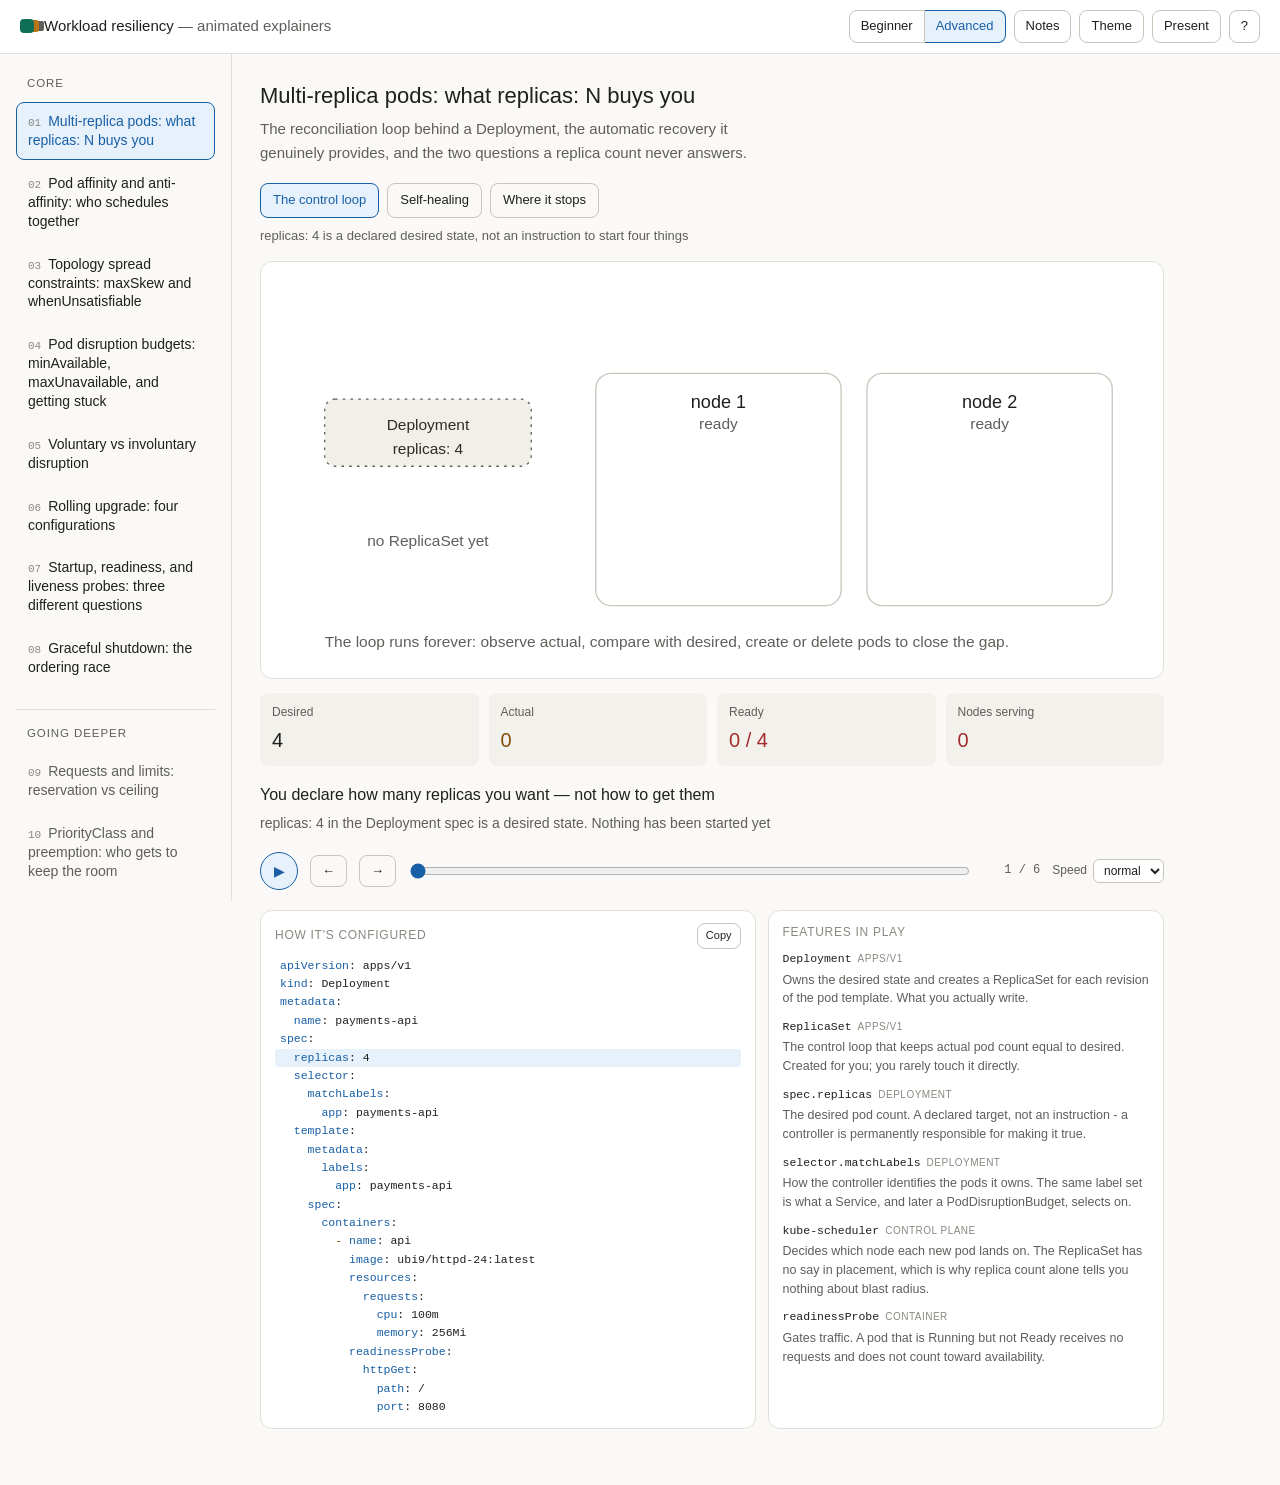
==== index.html @ 2764aa8f "Add capacity planning tools: the arithmetic and an interactive simulator Two standalone pages for th" ====
<!DOCTYPE html>
<html lang="en" data-theme="light">
<head>
<meta charset="utf-8">
<meta name="viewport" content="width=device-width, initial-scale=1">
<title>OpenShift workload resiliency — animated explainers</title>
<meta name="description" content="Animated explainers for OpenShift workload resiliency: topology spread constraints, pod disruption budgets and graceful shutdown during a cluster upgrade.">
<link rel="stylesheet" href="css/tokens.css">
<link rel="stylesheet" href="css/app.css">
</head>
<body>

<header class="topbar">
  <div class="brand">
    <span class="brand-mark" aria-hidden="true"></span>
    <span>Workload resiliency <span class="brand-dim">— animated explainers</span></span>
  </div>
  <div class="topbar-actions">
    <div id="level-switch" class="level-switch" role="radiogroup" aria-label="Audience level">
      <button id="btn-level-beginner" class="icon-btn" role="radio" aria-checked="false" title="Show the core set only (b)">Beginner</button>
      <button id="btn-level-advanced" class="icon-btn" role="radio" aria-checked="true" title="Show everything (b)">Advanced</button>
    </div>
    <button id="btn-notes" class="icon-btn" aria-pressed="false" title="Speaker notes (n)">Notes</button>
    <button id="btn-theme" class="icon-btn" title="Toggle light/dark (t)">Theme</button>
    <button id="btn-present" class="icon-btn" title="Presentation mode (f)">Present</button>
    <button id="btn-help" class="icon-btn" title="Keyboard shortcuts (?)">?</button>
  </div>
</header>

<div class="layout">

  <nav class="sidebar" aria-label="Animations">
    <ul id="anim-list" class="anim-list"></ul>
    <button id="level-hint" class="level-hint" hidden></button>
    <p class="sidebar-foot">
      Deep-link any frame:<br>
      <code>#id/mode/step</code>
    </p>
    <p class="sidebar-foot">
      Capacity planning tools:<br>
      <a href="capacity-math.html">The arithmetic</a> ·
      <a href="capacity-simulator.html">Simulator</a>
    </p>
  </nav>

  <main class="stage">
    <div class="stage-head">
      <h1 id="anim-title">Loading…</h1>
      <p id="anim-summary" class="summary"></p>
    </div>

    <div id="mode-tabs" class="tabs" role="tablist" aria-label="Scenario"></div>
    <p id="mode-caption" class="caption"></p>

    <div id="viewport" class="viewport" aria-live="polite">
      <svg id="canvas" viewBox="0 0 680 350" role="img" aria-labelledby="canvas-title canvas-desc">
        <title id="canvas-title">Animation canvas</title>
        <desc id="canvas-desc"></desc>
        <g id="scene"></g>
      </svg>
    </div>

    <div id="metrics" class="metrics"></div>

    <div class="narration">
      <p id="note" class="note"></p>
      <p id="badge" class="badge"></p>
    </div>

    <div class="transport">
      <button id="btn-play" class="play-btn" aria-label="Play or pause">▶</button>
      <button id="btn-prev" class="icon-btn" aria-label="Previous step">←</button>
      <button id="btn-next" class="icon-btn" aria-label="Next step">→</button>
      <input id="scrub" type="range" min="0" max="1" step="1" value="0" aria-label="Scrub through steps">
      <span id="counter" class="counter">1 / 1</span>
      <label class="speed">
        Speed
        <select id="speed" aria-label="Playback speed">
          <option value="1600">slow</option>
          <option value="1000" selected>normal</option>
          <option value="550">fast</option>
        </select>
      </label>
    </div>

    <aside class="config-col" aria-label="Configuration and features">
      <section class="config-panel" id="yaml-panel">
        <div class="panel-head">
          <h2>How it's configured</h2>
          <button id="yaml-copy" class="icon-btn tiny" title="Copy this manifest">Copy</button>
        </div>
        <pre class="yaml"><code id="yaml-code"></code></pre>
      </section>

      <section class="config-panel" id="features-panel">
        <div class="panel-head"><h2>Features in play</h2></div>
        <dl id="features-list" class="features"></dl>
      </section>
    </aside>

  </main>

  <aside id="notes-panel" class="notes-panel" hidden aria-label="Speaker notes">
    <h2>Speaker notes</h2>
    <div id="notes-body"></div>
  </aside>

</div>

<div id="help" class="help-overlay" hidden role="dialog" aria-modal="true" aria-label="Keyboard shortcuts">
  <div class="help-card">
    <h2>Keyboard</h2>
    <dl>
      <dt>Space</dt><dd>play / pause</dd>
      <dt>← →</dt><dd>step back / forward</dd>
      <dt>Home / End</dt><dd>first / last step</dd>
      <dt>1 – 4</dt><dd>switch scenario</dd>
      <dt>J / K</dt><dd>previous / next animation</dd>
      <dt>B</dt><dd>beginner / advanced</dd>
      <dt>N</dt><dd>speaker notes</dd>
      <dt>T</dt><dd>light / dark</dd>
      <dt>F</dt><dd>presentation mode</dd>
      <dt>R</dt><dd>reset to first step</dd>
      <dt>Esc</dt><dd>close / leave presentation</dd>
    </dl>
    <button id="help-close" class="icon-btn">Close</button>
  </div>
</div>

<noscript>
  <p style="padding:2rem">These explainers are rendered client-side and need JavaScript enabled.</p>
</noscript>

<script type="module" src="js/player.js"></script>
</body>
</html>
---- css/tokens.css ----
/* Design tokens. Light and dark are declared here and nowhere else - every
   other stylesheet and every animation module must reference these variables
   rather than hardcoding a colour, or dark mode breaks. */
:root {
  --surface-0: #faf9f7;
  --surface-1: #ffffff;
  --surface-2: #f3f1ec;
  --text-primary: #1f1f1d;
  --text-secondary: #5f5e5a;
  --text-muted: #8a8880;
  --border: #e2dfd8;
  --border-strong: #c9c5bb;
  --accent: #185fa5;
  --accent-bg: #e6f1fb;

  /* semantic state colours used by metrics and status text */
  --ok-text: #0f6e56;
  --warn-text: #854f0b;
  --bad-text: #a32d2d;

  /* animation ramps: fill / stroke / text, one triple per state */
  --run-fill: #e1f5ee;   --run-stroke: #0f6e56;  --run-text: #04342c;
  --term-fill: #faeeda;  --term-stroke: #ba7517; --term-text: #412402;
  --pend-fill: #f1efe8;  --pend-stroke: #5f5e5a; --pend-text: #2c2c2a;
  --node-fill: #ffffff;  --node-stroke: #c9c5bb;
  --cordon-stroke: #ba7517;
  --reboot-stroke: #888780;
  --track: #d3d1c7;

  --radius: 8px;
  --font-sans: "Red Hat Text", "Helvetica Neue", Arial, sans-serif;
  --font-mono: "Red Hat Mono", ui-monospace, "SF Mono", Menlo, monospace;
}

:root[data-theme="dark"] {
  --surface-0: #16161a;
  --surface-1: #1e1e22;
  --surface-2: #26262b;
  --text-primary: #eceae4;
  --text-secondary: #b4b2a9;
  --text-muted: #888780;
  --border: #33333a;
  --border-strong: #4a4a52;
  --accent: #85b7eb;
  --accent-bg: #12243a;

  --ok-text: #5dcaa5;
  --warn-text: #fac775;
  --bad-text: #f09595;

  --run-fill: #085041;   --run-stroke: #5dcaa5;  --run-text: #e1f5ee;
  --term-fill: #633806;  --term-stroke: #fac775; --term-text: #faeeda;
  --pend-fill: #2c2c2a;  --pend-stroke: #b4b2a9; --pend-text: #f1efe8;
  --node-fill: #1e1e22;  --node-stroke: #4a4a52;
  --cordon-stroke: #efa127;
  --reboot-stroke: #9c9a92;
  --track: #4a4a52;
}

@media (prefers-reduced-motion: reduce) {
  * { transition: none !important; animation: none !important; }
}
---- css/app.css ----
* { box-sizing: border-box; }

/* Any author-level `display` declaration beats the user-agent's
   `[hidden] { display: none }` rule. Several elements here are toggled from JS
   via the hidden attribute AND carry a display rule (.help-overlay, .tabs), so
   without this guard they stay visible: the shortcuts overlay renders on page
   load and its close button appears to do nothing. Keep this rule. */
[hidden] { display: none !important; }

body {
  margin: 0;
  font-family: var(--font-sans);
  font-size: 16px;
  line-height: 1.6;
  color: var(--text-primary);
  background: var(--surface-0);
  -webkit-font-smoothing: antialiased;
}

/* ---------- top bar ---------- */
.topbar {
  display: flex; align-items: center; justify-content: space-between;
  padding: 10px 20px;
  border-bottom: 1px solid var(--border);
  background: var(--surface-1);
  position: sticky; top: 0; z-index: 20;
}
.brand { display: flex; align-items: center; gap: 10px; font-weight: 500; font-size: 15px; }
.brand-dim { color: var(--text-secondary); font-weight: 400; }
.brand-mark {
  width: 14px; height: 14px; border-radius: 4px;
  background: var(--run-stroke);
  box-shadow: 6px 0 0 -1px var(--term-stroke), 12px 0 0 -2px var(--pend-stroke);
}
.topbar-actions { display: flex; gap: 8px; }

.icon-btn {
  font: inherit; font-size: 13px;
  padding: 5px 11px;
  background: transparent;
  color: var(--text-primary);
  border: 1px solid var(--border-strong);
  border-radius: var(--radius);
  cursor: pointer;
}
.icon-btn:hover { background: var(--surface-2); }
.icon-btn[aria-pressed="true"] { background: var(--accent-bg); color: var(--accent); border-color: var(--accent); }

/* Beginner/Advanced as a two-option radio group reads unambiguously as a
   switch with a current position - a single button whose only feedback was a
   color change looked like it wasn't doing anything. */
.level-switch { display: flex; }
.level-switch .icon-btn { border-radius: 0; }
.level-switch .icon-btn:first-child { border-radius: var(--radius) 0 0 var(--radius); }
.level-switch .icon-btn:last-child { border-radius: 0 var(--radius) var(--radius) 0; border-left: none; }
.level-switch .icon-btn[aria-checked="true"] { background: var(--accent-bg); color: var(--accent); border-color: var(--accent); }
.level-switch .icon-btn[aria-checked="true"] + .icon-btn { border-left-color: var(--accent); }

/* ---------- layout ---------- */
.layout { display: grid; grid-template-columns: 232px minmax(0, 1fr); gap: 0; align-items: start; }
.sidebar {
  padding: 20px 16px;
  border-right: 1px solid var(--border);
  position: sticky; top: 53px;
  height: calc(100vh - 53px);
  overflow-y: auto;
}
.sidebar-label, .sidebar-foot {
  font-size: 12px; text-transform: uppercase; letter-spacing: 0.06em;
  color: var(--text-muted); margin: 0 0 10px;
}
.sidebar-foot { text-transform: none; letter-spacing: 0; margin-top: 24px; line-height: 1.6; }

/* Shown only in beginner mode, so hidden material is always one click from
   coming back. Content that silently disappears is worse than content that is
   merely grouped. */
.level-hint {
  display: block; width: 100%; text-align: left;
  font: inherit; font-size: 12px; line-height: 1.5;
  margin-top: 16px; padding: 9px 11px;
  color: var(--text-secondary);
  background: transparent;
  border: 1px dashed var(--border-strong);
  border-radius: var(--radius);
  cursor: pointer;
}
.level-hint:hover { background: var(--surface-2); color: var(--text-primary); }
.sidebar-foot code { font-family: var(--font-mono); font-size: 11px; }
.sidebar-foot a { color: var(--accent); text-decoration: none; }
.sidebar-foot a:hover { text-decoration: underline; }

.anim-list { list-style: none; margin: 0; padding: 0; display: flex; flex-direction: column; gap: 4px; }
.anim-list button {
  width: 100%; text-align: left; font: inherit; font-size: 14px;
  padding: 9px 11px; border-radius: var(--radius);
  background: transparent; color: var(--text-primary);
  border: 1px solid transparent; cursor: pointer; line-height: 1.35;
}
.anim-list button:hover { background: var(--surface-2); }
.anim-list button[aria-current="true"] {
  background: var(--accent-bg); color: var(--accent); border-color: var(--accent);
}
.anim-list .num { font-family: var(--font-mono); font-size: 11px; color: var(--text-muted); margin-right: 7px; }
/* Group headings have to read as structure, not as decoration. An earlier
   version used the same 11px muted style as the label they replaced and was
   invisible in practice. */
.anim-list .group-label {
  font-size: 11.5px; font-weight: 500;
  text-transform: uppercase; letter-spacing: 0.08em;
  color: var(--text-secondary);
  margin: 0 0 6px; padding: 0 11px;
}
.anim-list .group-label + li button { margin-top: 0; }
.anim-list .group-label:not(:first-child) {
  margin-top: 18px; padding-top: 14px;
  border-top: 1px solid var(--border);
}
/* Deeper entries sit back a step from the core path without being hidden. */
.anim-list li.deeper button { color: var(--text-secondary); }
.anim-list li.deeper button:hover,
.anim-list li.deeper button[aria-current="true"] { color: var(--text-accent, var(--accent)); }

/* An advanced mode is marked, never hidden. A word beats a dot: the dot version
   of this was too subtle to notice at presentation distance. */
.tabs button.adv::after {
  content: "advanced";
  display: inline-block;
  font-size: 9.5px; font-weight: 500;
  text-transform: uppercase; letter-spacing: 0.06em;
  padding: 1px 6px; margin-left: 8px;
  border-radius: 999px;
  background: var(--surface-2); color: var(--text-secondary);
  vertical-align: 1px;
}
.tabs button.adv[aria-selected="true"]::after {
  background: var(--accent); color: var(--surface-1);
}

.stage { padding: 24px 28px 56px; max-width: 960px; }
.stage-head h1 { font-size: 22px; font-weight: 500; margin: 0 0 4px; }
.summary { color: var(--text-secondary); font-size: 15px; margin: 0 0 18px; max-width: 60ch; }

/* ---------- tabs ---------- */
.tabs { display: flex; gap: 8px; flex-wrap: wrap; }
.tabs button {
  font: inherit; font-size: 13px; padding: 6px 12px;
  background: transparent; color: var(--text-primary);
  border: 1px solid var(--border-strong); border-radius: var(--radius); cursor: pointer;
}
.tabs button:hover { background: var(--surface-2); }
.tabs button[aria-selected="true"] { background: var(--accent-bg); color: var(--accent); border-color: var(--accent); }
.caption { font-size: 13px; color: var(--text-secondary); margin: 8px 0 14px; min-height: 20px; }

/* ---------- canvas ---------- */
.viewport {
  background: var(--surface-1);
  border: 1px solid var(--border);
  border-radius: 12px;
  padding: 8px 12px;
}
#canvas { width: 100%; height: auto; display: block; }

.svg-title { font-family: var(--font-sans); font-size: 14px; font-weight: 500; }
.svg-sub   { font-family: var(--font-sans); font-size: 12px; }
.svg-title.on-node, .svg-sub.on-node { fill: var(--text-primary); }
.svg-sub.on-node { fill: var(--text-secondary); }

.node-rect { fill: var(--node-fill); stroke: var(--node-stroke); stroke-width: 1; }
.node-rect.cordoned { stroke: var(--cordon-stroke); stroke-dasharray: 6 4; }
.node-rect.rebooting { stroke: var(--reboot-stroke); stroke-dasharray: 6 4; }
.node-rect.failed { stroke: var(--term-stroke); stroke-dasharray: 3 3; }

.pod rect { stroke-width: 1; }
.pod.run  rect { fill: var(--run-fill);  stroke: var(--run-stroke); }
.pod.term rect { fill: var(--term-fill); stroke: var(--term-stroke); stroke-dasharray: 4 3; }
.pod.pend rect { fill: var(--pend-fill); stroke: var(--pend-stroke); stroke-dasharray: 2 4; }
.pod.run  text { fill: var(--run-text); }
.pod.term text { fill: var(--term-text); }
.pod.pend text { fill: var(--pend-text); }
.pod rect, .pod text { transition: fill 260ms ease, stroke 260ms ease; }

.track-line { stroke: var(--track); stroke-width: 2; }
.marker-line { stroke: var(--text-secondary); stroke-width: 1; stroke-dasharray: 3 3; }
.legend-text { font-family: var(--font-sans); font-size: 12px; fill: var(--text-secondary); }

/* ---------- metrics ---------- */
.metrics {
  display: grid; grid-template-columns: repeat(auto-fit, minmax(130px, 1fr));
  gap: 10px; margin-top: 14px;
}
.metric { background: var(--surface-2); border-radius: var(--radius); padding: 10px 12px; }
.metric .m-label { font-size: 12px; color: var(--text-secondary); }
.metric .m-value { font-size: 20px; font-weight: 500; margin-top: 2px; }
.m-value.ok { color: var(--ok-text); }
.m-value.warn { color: var(--warn-text); }
.m-value.bad { color: var(--bad-text); }

/* ---------- narration ---------- */
.narration { margin-top: 16px; min-height: 52px; }
.note { font-size: 16px; font-weight: 500; margin: 0; }
.badge { font-size: 14px; color: var(--text-secondary); margin: 4px 0 0; }

/* ---------- transport ---------- */
.transport { display: flex; align-items: center; gap: 12px; margin-top: 18px; }
.play-btn {
  width: 38px; height: 38px; border-radius: 50%;
  font-size: 14px; line-height: 1; cursor: pointer;
  background: var(--accent-bg); color: var(--accent);
  border: 1px solid var(--accent);
}
#scrub { flex: 1; accent-color: var(--accent); }
.counter { font-family: var(--font-mono); font-size: 12px; color: var(--text-secondary); min-width: 56px; text-align: right; }
.speed { font-size: 12px; color: var(--text-secondary); display: flex; align-items: center; gap: 6px; }
.speed select {
  font: inherit; font-size: 12px; padding: 3px 6px;
  background: var(--surface-1); color: var(--text-primary);
  border: 1px solid var(--border-strong); border-radius: 6px;
}

/* ---------- config column ---------- */
/* The manifest and the feature outline sit side by side so both are readable
   without scrolling. The manifest gets the wider column - its longest lines are
   ~48 monospace characters and horizontal scrolling in a live session is worse
   than a slightly cramped prose column. */
.config-col {
  display: grid;
  grid-template-columns: minmax(0, 1.25fr) minmax(0, 1fr);
  gap: 12px;
  align-items: start;
  margin-top: 20px;
}
.config-panel {
  background: var(--surface-1);
  border: 1px solid var(--border);
  border-radius: 12px;
  padding: 12px 14px;
}
.panel-head { display: flex; align-items: center; justify-content: space-between; margin-bottom: 8px; }
.panel-head h2 {
  font-size: 12px; font-weight: 500; margin: 0;
  text-transform: uppercase; letter-spacing: 0.06em; color: var(--text-muted);
}
.icon-btn.tiny { font-size: 11px; padding: 3px 8px; }

.config-panel { align-self: stretch; }

pre.yaml {
  font-family: var(--font-mono);
  font-size: 11.5px; line-height: 1.6;
  margin: 0; white-space: pre; overflow-x: auto;
  color: var(--text-primary);
}
.yl { display: block; padding: 0 5px; border-radius: 3px; transition: background 200ms ease; }
.yl.hl { background: var(--accent-bg); }
.yk { color: var(--accent); }
.yc { color: var(--text-muted); }
.ym { color: var(--warn-text); }

.features { margin: 0; font-size: 13px; }
.features dt {
  font-family: var(--font-mono); font-size: 11.5px;
  color: var(--text-primary); margin-top: 10px;
}
.features dt:first-child { margin-top: 0; }
.features dt .kind {
  font-family: var(--font-sans); font-size: 10px;
  text-transform: uppercase; letter-spacing: 0.05em;
  color: var(--text-muted); margin-left: 6px;
}
.features dd { margin: 2px 0 0; color: var(--text-secondary); font-size: 12.5px; line-height: 1.5; }

/* ---------- notes ---------- */
.notes-panel {
  position: fixed; right: 0; top: 53px; bottom: 0; width: 340px;
  background: var(--surface-1); border-left: 1px solid var(--border);
  padding: 20px; overflow-y: auto; z-index: 15;
}
.notes-panel h2 { font-size: 15px; font-weight: 500; margin: 0 0 12px; }
.notes-panel h3 { font-size: 13px; font-weight: 500; margin: 18px 0 6px; color: var(--accent); }
.notes-panel p { font-size: 14px; color: var(--text-secondary); margin: 0 0 10px; }
.notes-panel .ask {
  font-size: 14px; color: var(--text-primary);
  border-left: 2px solid var(--accent); padding-left: 10px; margin: 10px 0;
}

/* ---------- help ---------- */
.help-overlay {
  position: fixed; inset: 0; z-index: 40;
  background: rgba(0,0,0,0.45);
  display: flex; align-items: center; justify-content: center;
}
.help-card {
  background: var(--surface-1); border-radius: 12px; padding: 24px 28px;
  min-width: 320px; border: 1px solid var(--border);
}
.help-card h2 { margin: 0 0 14px; font-size: 16px; font-weight: 500; }
.help-card dl { display: grid; grid-template-columns: 90px 1fr; gap: 6px 14px; margin: 0 0 18px; font-size: 14px; }
.help-card dt { font-family: var(--font-mono); font-size: 12px; color: var(--accent); }
.help-card dd { margin: 0; color: var(--text-secondary); }

/* ---------- presentation mode ----------
   Hides all chrome and scales the canvas up. Everything stays in normal flow
   so no element collapses; only visibility and sizing change. */
body.presenting .topbar,
body.presenting .sidebar,
body.presenting .stage-head,
body.presenting .sidebar-foot { display: none; }
body.presenting .layout { grid-template-columns: minmax(0, 1fr); }
body.presenting .stage { max-width: none; padding: 28px 6vw; }
body.presenting .note { font-size: 22px; }
body.presenting .badge { font-size: 17px; }
body.presenting .metric .m-value { font-size: 26px; }
body.presenting .viewport { border: none; background: transparent; }
body.presenting .notes-panel { top: 0; }

@media (max-width: 720px) {
  .config-col { grid-template-columns: minmax(0, 1fr); }
}

@media (max-width: 860px) {
  .layout { grid-template-columns: minmax(0, 1fr); }
  .sidebar { position: static; height: auto; border-right: none; border-bottom: 1px solid var(--border); }
  .anim-list { flex-direction: row; flex-wrap: wrap; }
  .notes-panel { position: static; width: auto; border-left: none; border-top: 1px solid var(--border); }
  .stage { padding: 20px 16px 48px; }
}
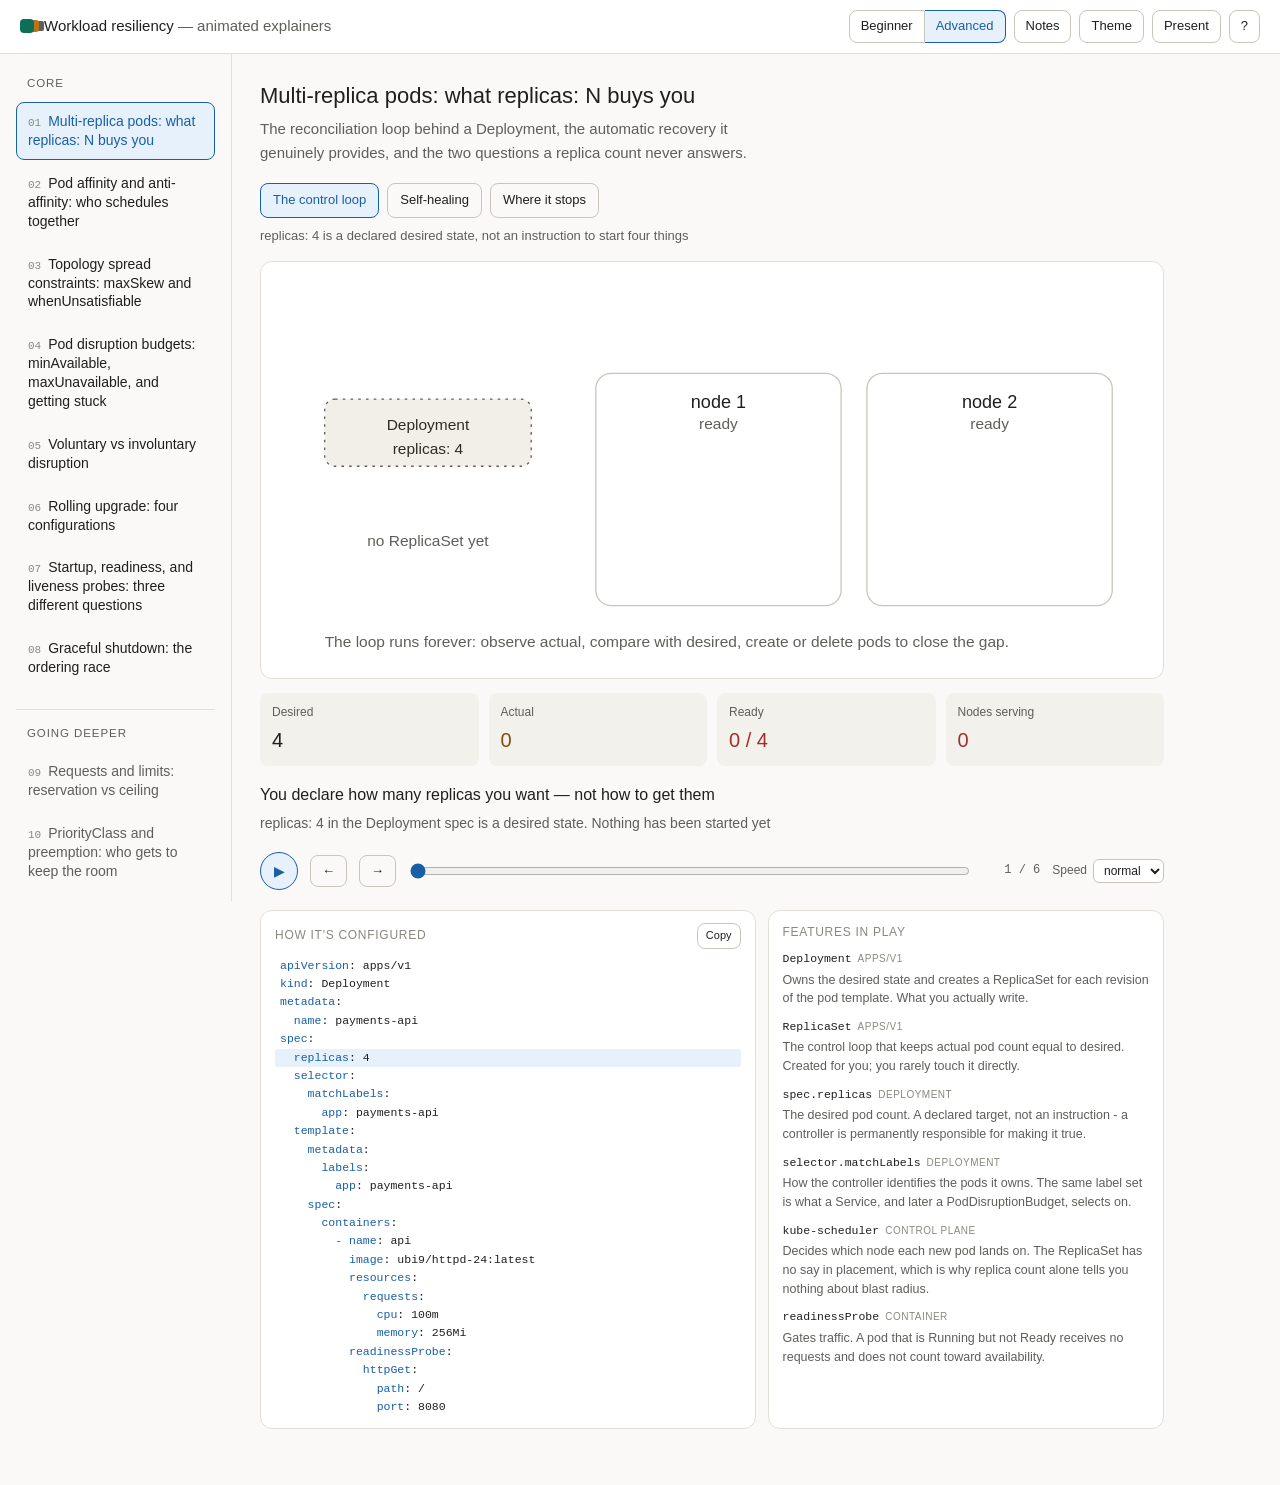
==== commit 1e9bf477: "Add the demo walkthrough video, linked from the sidebar Re-encoded from the original 85MB H.264 .mov" ====
--- a/index.html
+++ b/index.html
@@ -40,6 +40,9 @@
       Capacity planning tools:<br>
       <a href="capacity-math.html">The arithmetic</a> ·
       <a href="capacity-simulator.html">Simulator</a>
+    </p>
+    <p class="sidebar-foot">
+      <a href="workload-resiliency-1.mp4" target="_blank" rel="noopener">Watch the demo video ↗</a>
     </p>
   </nav>
 
--- a/css/app.css
+++ b/css/app.css
@@ -149,6 +149,28 @@
 }
 .tabs button:hover { background: var(--surface-2); }
 .tabs button[aria-selected="true"] { background: var(--accent-bg); color: var(--accent); border-color: var(--accent); }
+
+/* An anti-pattern mode demonstrates a specific misconfiguration with no
+   legitimate use - not a nuance to skip like "advanced", a mistake to
+   recognise. Red text survives hover and selection so it never reads as
+   merely "the current tab" once picked, and the pill names it outright
+   rather than leaving red-as-the-only-signal.
+   Note: a mode is never both .adv and .anti-pattern today - the two
+   ::after pills would collide, since an element gets only one. */
+.tabs button.anti-pattern { color: var(--bad-text); }
+.tabs button.anti-pattern::after {
+  content: "anti-pattern";
+  display: inline-block;
+  font-size: 9.5px; font-weight: 500;
+  text-transform: uppercase; letter-spacing: 0.06em;
+  padding: 1px 6px; margin-left: 8px;
+  border-radius: 999px;
+  background: var(--surface-2); color: var(--bad-text);
+  vertical-align: 1px;
+}
+.tabs button.anti-pattern[aria-selected="true"]::after {
+  background: var(--bad-text); color: var(--surface-1);
+}
 .caption { font-size: 13px; color: var(--text-secondary); margin: 8px 0 14px; min-height: 20px; }
 
 /* ---------- canvas ---------- */
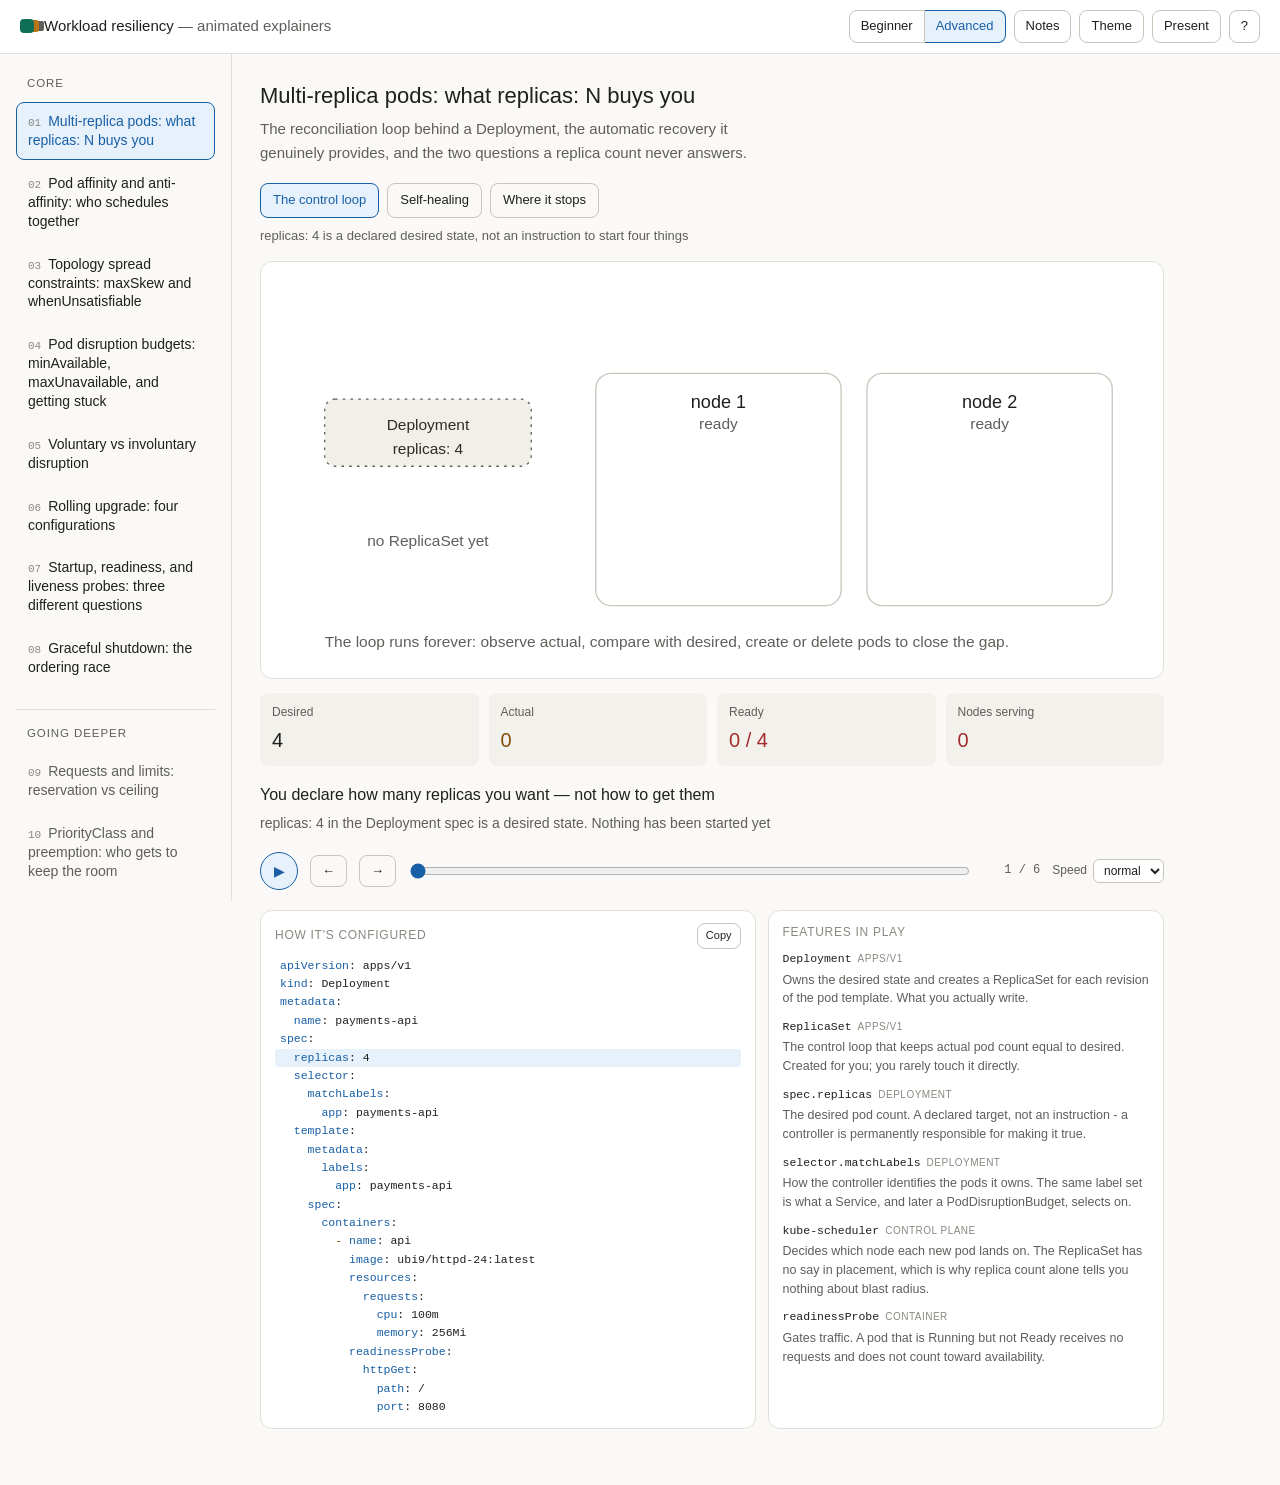
==== commit dcb1081a: "Bump font size on the capacity-tools and demo-video sidebar links They were sharing .sidebar-foot's " ====
--- a/index.html
+++ b/index.html
@@ -36,12 +36,12 @@
       Deep-link any frame:<br>
       <code>#id/mode/step</code>
     </p>
-    <p class="sidebar-foot">
+    <p class="sidebar-foot sidebar-foot-links">
       Capacity planning tools:<br>
       <a href="capacity-math.html">The arithmetic</a> ·
       <a href="capacity-simulator.html">Simulator</a>
     </p>
-    <p class="sidebar-foot">
+    <p class="sidebar-foot sidebar-foot-links">
       <a href="workload-resiliency-1.mp4" target="_blank" rel="noopener">Watch the demo video ↗</a>
     </p>
   </nav>
--- a/css/app.css
+++ b/css/app.css
@@ -88,6 +88,7 @@
 .sidebar-foot code { font-family: var(--font-mono); font-size: 11px; }
 .sidebar-foot a { color: var(--accent); text-decoration: none; }
 .sidebar-foot a:hover { text-decoration: underline; }
+.sidebar-foot-links { font-size: 14px; }
 
 .anim-list { list-style: none; margin: 0; padding: 0; display: flex; flex-direction: column; gap: 4px; }
 .anim-list button {
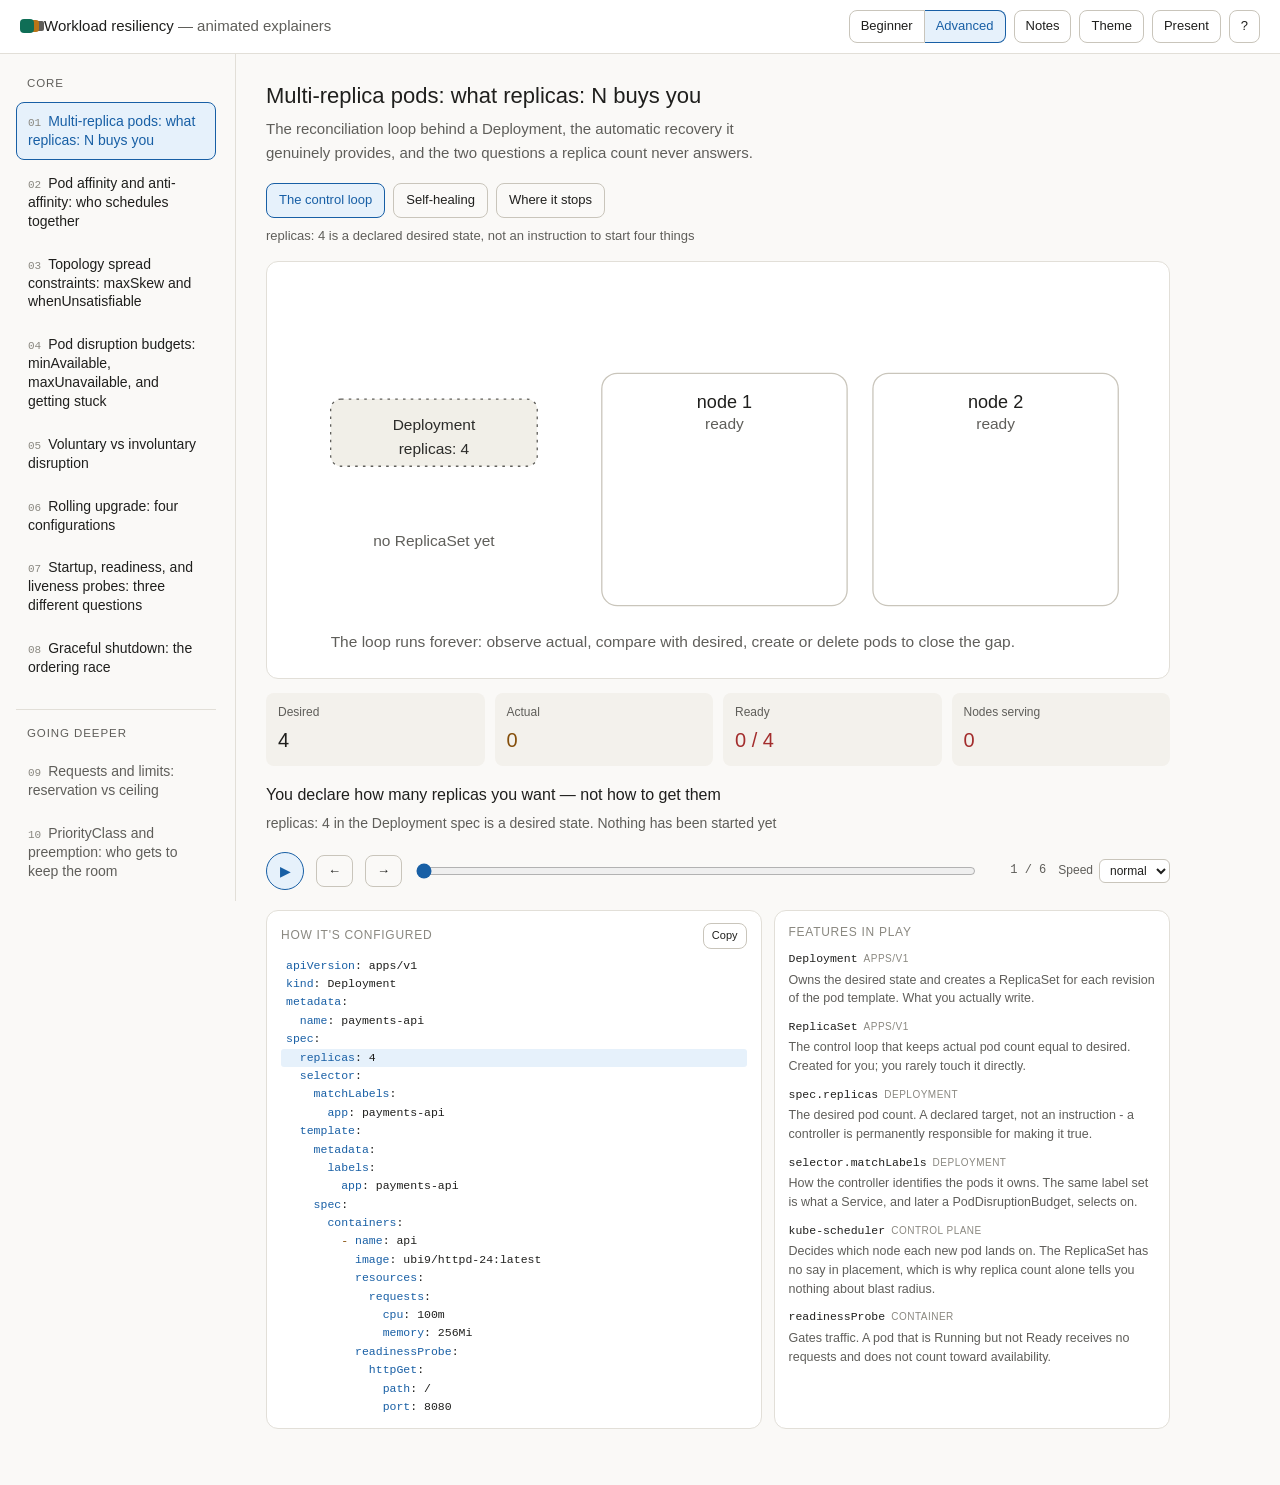
==== commit c69856c3: "Move resource links into the sidebar proper, make sidebar width resizable Capacity planning tools an" ====
--- a/index.html
+++ b/index.html
@@ -32,19 +32,21 @@
   <nav class="sidebar" aria-label="Animations">
     <ul id="anim-list" class="anim-list"></ul>
     <button id="level-hint" class="level-hint" hidden></button>
+
+    <ul class="anim-list resource-list" aria-label="Resources">
+      <li class="group-label" role="presentation">Resources</li>
+      <li><a class="sidebar-link" href="capacity-math.html">Capacity planning: the arithmetic</a></li>
+      <li><a class="sidebar-link" href="capacity-simulator.html">Capacity planning: simulator</a></li>
+      <li><a class="sidebar-link" href="workload-resiliency-1.mp4" target="_blank" rel="noopener">Watch the demo video ↗</a></li>
+    </ul>
+
     <p class="sidebar-foot">
       Deep-link any frame:<br>
       <code>#id/mode/step</code>
     </p>
-    <p class="sidebar-foot sidebar-foot-links">
-      Capacity planning tools:<br>
-      <a href="capacity-math.html">The arithmetic</a> ·
-      <a href="capacity-simulator.html">Simulator</a>
-    </p>
-    <p class="sidebar-foot sidebar-foot-links">
-      <a href="workload-resiliency-1.mp4" target="_blank" rel="noopener">Watch the demo video ↗</a>
-    </p>
   </nav>
+
+  <div id="sidebar-resizer" class="sidebar-resizer" role="separator" aria-orientation="vertical" aria-label="Resize sidebar" tabindex="0" title="Drag to resize, double-click to reset"></div>
 
   <main class="stage">
     <div class="stage-head">
--- a/css/app.css
+++ b/css/app.css
@@ -57,14 +57,31 @@
 .level-switch .icon-btn[aria-checked="true"] + .icon-btn { border-left-color: var(--accent); }
 
 /* ---------- layout ---------- */
-.layout { display: grid; grid-template-columns: 232px minmax(0, 1fr); gap: 0; align-items: start; }
+.layout { display: grid; grid-template-columns: var(--sidebar-w, 232px) 6px minmax(0, 1fr); gap: 0; align-items: start; }
 .sidebar {
   padding: 20px 16px;
-  border-right: 1px solid var(--border);
+  min-width: 0;
   position: sticky; top: 53px;
   height: calc(100vh - 53px);
   overflow-y: auto;
 }
+/* A draggable column between sidebar and stage, not a border on either side of
+   it, so the hit area for dragging is wider than the visible line. */
+.sidebar-resizer {
+  position: sticky; top: 53px;
+  height: calc(100vh - 53px);
+  cursor: col-resize;
+  touch-action: none;
+}
+.sidebar-resizer::before {
+  content: ""; display: block; margin: 0 auto;
+  width: 1px; height: 100%;
+  background: var(--border);
+}
+.sidebar-resizer:hover::before,
+.sidebar-resizer.dragging::before { width: 2px; background: var(--accent); }
+.sidebar-resizer:focus-visible { outline: none; }
+.sidebar-resizer:focus-visible::before { width: 2px; background: var(--accent); }
 .sidebar-label, .sidebar-foot {
   font-size: 12px; text-transform: uppercase; letter-spacing: 0.06em;
   color: var(--text-muted); margin: 0 0 10px;
@@ -88,7 +105,6 @@
 .sidebar-foot code { font-family: var(--font-mono); font-size: 11px; }
 .sidebar-foot a { color: var(--accent); text-decoration: none; }
 .sidebar-foot a:hover { text-decoration: underline; }
-.sidebar-foot-links { font-size: 14px; }
 
 .anim-list { list-style: none; margin: 0; padding: 0; display: flex; flex-direction: column; gap: 4px; }
 .anim-list button {
@@ -116,6 +132,24 @@
   margin-top: 18px; padding-top: 14px;
   border-top: 1px solid var(--border);
 }
+
+/* A second, static list of links styled the same as the animation list above
+   it, so these read as sidebar items rather than muted footer text. Its own
+   heading is a :first-child within this list, so the section divider is on
+   the list itself rather than reusing the group-label rule above. */
+.resource-list {
+  margin-top: 18px; padding-top: 14px;
+  border-top: 1px solid var(--border);
+}
+.resource-list li { width: 100%; }
+.sidebar-link {
+  display: block; width: 100%; text-align: left; font: inherit; font-size: 14px;
+  padding: 9px 11px; border-radius: var(--radius);
+  background: transparent; color: var(--text-primary);
+  border: 1px solid transparent; cursor: pointer; line-height: 1.35;
+  text-decoration: none;
+}
+.sidebar-link:hover { background: var(--surface-2); }
 /* Deeper entries sit back a step from the core path without being hidden. */
 .anim-list li.deeper button { color: var(--text-secondary); }
 .anim-list li.deeper button:hover,
@@ -326,6 +360,7 @@
    so no element collapses; only visibility and sizing change. */
 body.presenting .topbar,
 body.presenting .sidebar,
+body.presenting .sidebar-resizer,
 body.presenting .stage-head,
 body.presenting .sidebar-foot { display: none; }
 body.presenting .layout { grid-template-columns: minmax(0, 1fr); }
@@ -342,8 +377,10 @@
 
 @media (max-width: 860px) {
   .layout { grid-template-columns: minmax(0, 1fr); }
-  .sidebar { position: static; height: auto; border-right: none; border-bottom: 1px solid var(--border); }
+  .sidebar { position: static; height: auto; border-bottom: 1px solid var(--border); }
+  .sidebar-resizer { display: none; }
   .anim-list { flex-direction: row; flex-wrap: wrap; }
+  .resource-list { border-top: none; margin-top: 8px; padding-top: 8px; }
   .notes-panel { position: static; width: auto; border-left: none; border-top: 1px solid var(--border); }
   .stage { padding: 20px 16px 48px; }
 }
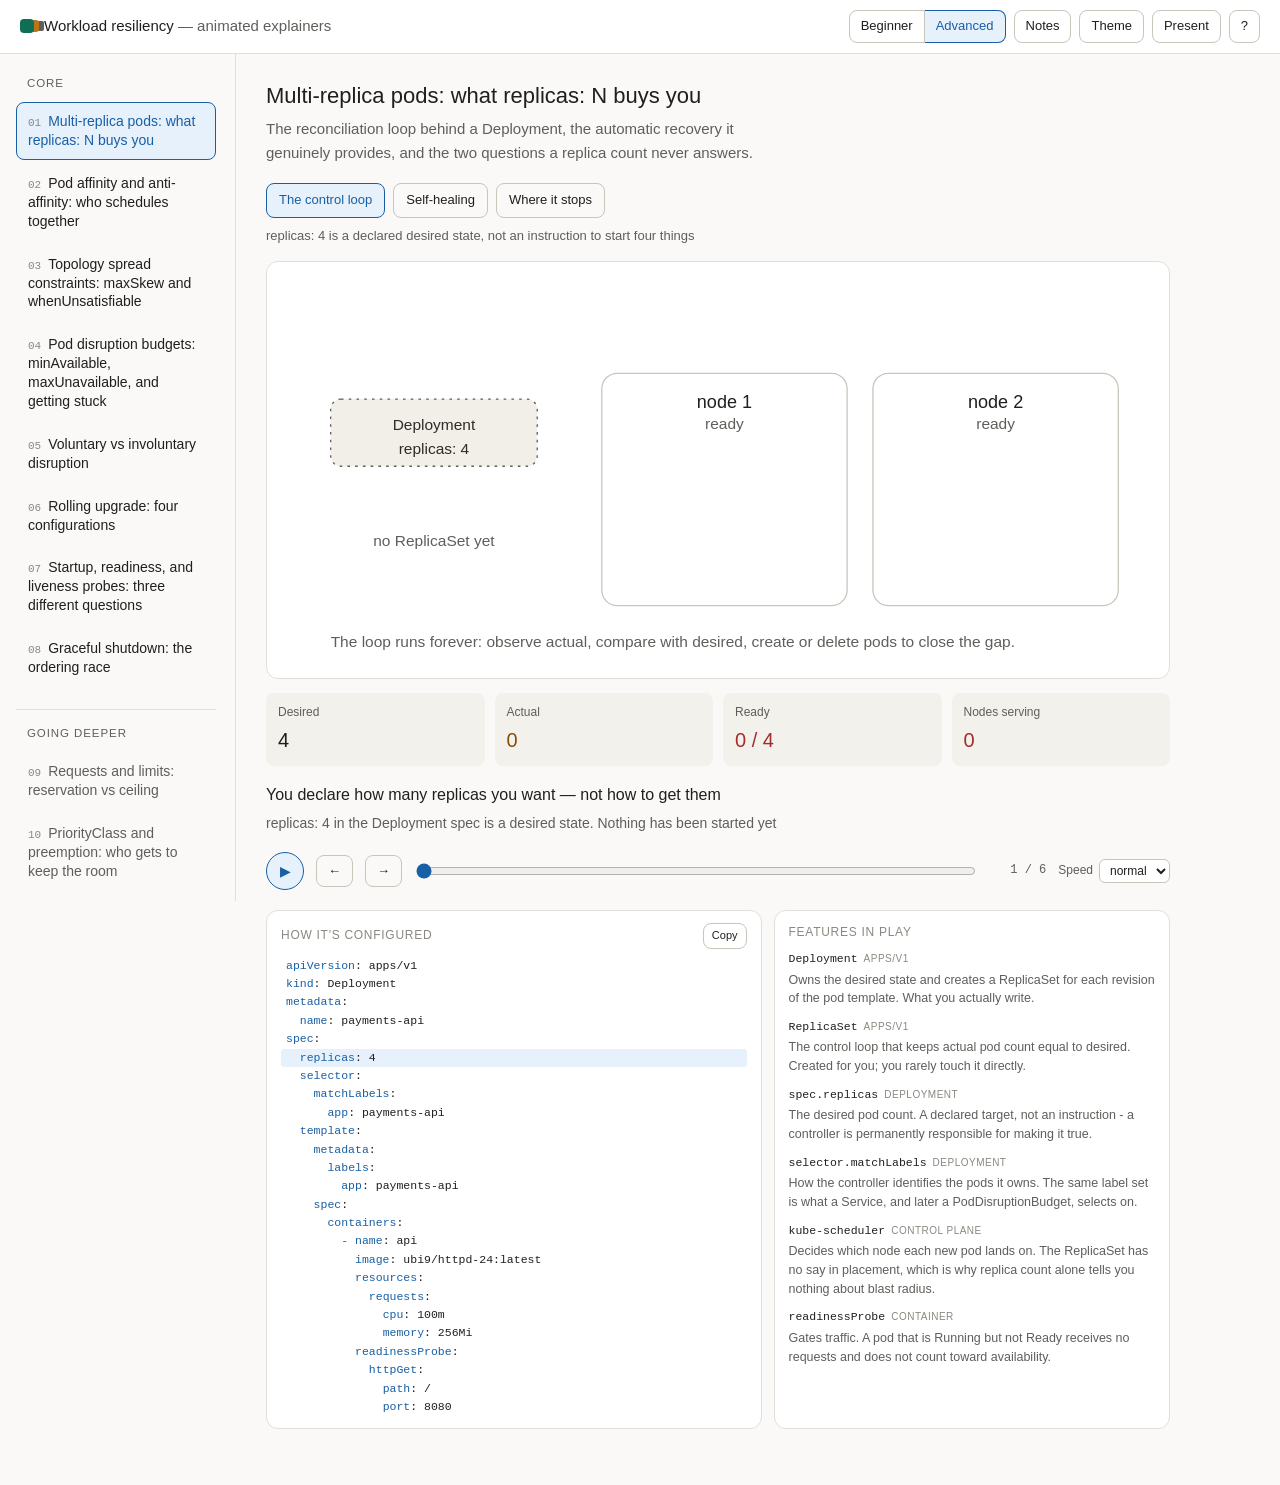
==== commit 36b81e4f: "Replace the demo video with workload-resiliency-3 Re-encoded from the new source .mov the same way a" ====
--- a/index.html
+++ b/index.html
@@ -37,7 +37,7 @@
       <li class="group-label" role="presentation">Resources</li>
       <li><a class="sidebar-link" href="capacity-math.html">Capacity planning: the arithmetic</a></li>
       <li><a class="sidebar-link" href="capacity-simulator.html">Capacity planning: simulator</a></li>
-      <li><a class="sidebar-link" href="workload-resiliency-1.mp4" target="_blank" rel="noopener">Watch the demo video ↗</a></li>
+      <li><a class="sidebar-link" href="workload-resiliency-3.mp4" target="_blank" rel="noopener">Watch the demo video ↗</a></li>
     </ul>
 
     <p class="sidebar-foot">
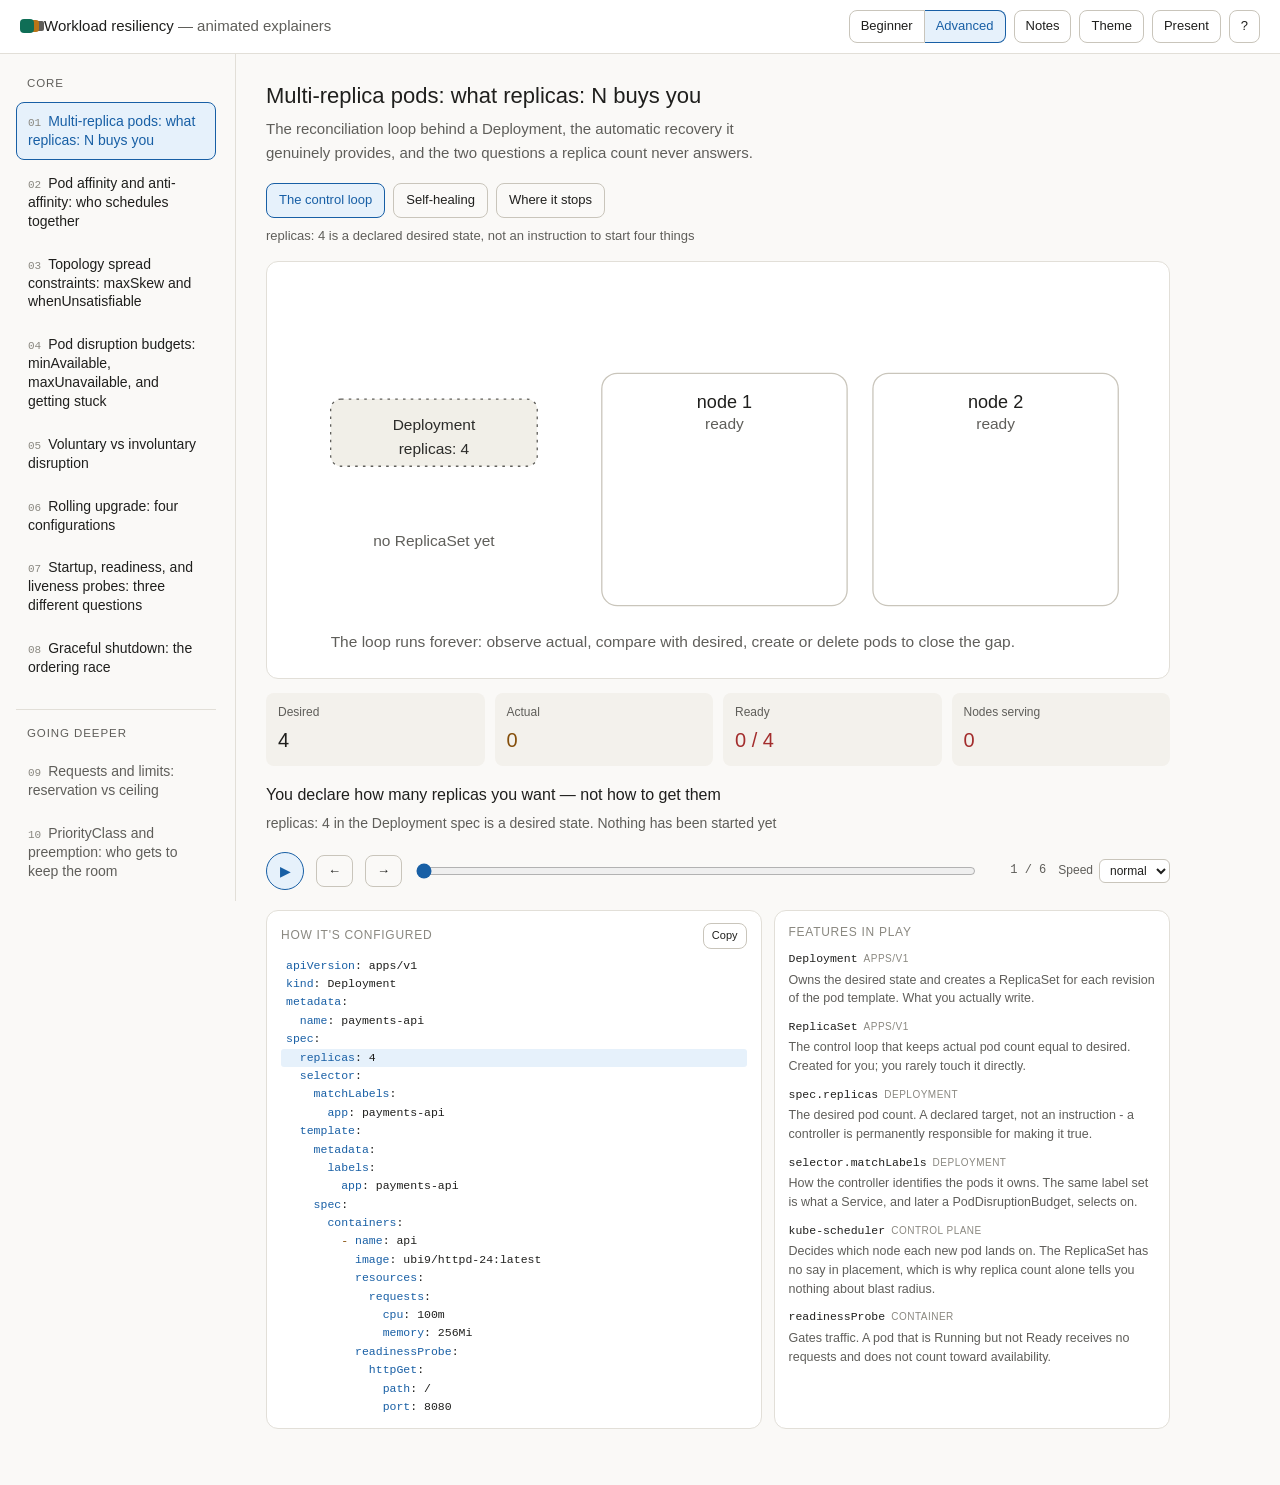
==== commit 5dd4d9f1: "Add node autoscaling, ROSA HCP upgrade patterns, and a ROSA simulator mode - New animation: node aut" ====
--- a/index.html
+++ b/index.html
@@ -43,6 +43,10 @@
     <p class="sidebar-foot">
       Deep-link any frame:<br>
       <code>#id/mode/step</code>
+    </p>
+
+    <p class="sidebar-foot">
+      These are simplified explainers. Always consult the <a href="https://kubernetes.io/docs/home/" target="_blank" rel="noopener">official Kubernetes documentation</a> (and the OpenShift docs for OCP-specific behavior) to verify current features and behavior.
     </p>
   </nav>
 
@@ -119,7 +123,7 @@
       <dt>Space</dt><dd>play / pause</dd>
       <dt>← →</dt><dd>step back / forward</dd>
       <dt>Home / End</dt><dd>first / last step</dd>
-      <dt>1 – 4</dt><dd>switch scenario</dd>
+      <dt>1 – 9</dt><dd>switch scenario</dd>
       <dt>J / K</dt><dd>previous / next animation</dd>
       <dt>B</dt><dd>beginner / advanced</dd>
       <dt>N</dt><dd>speaker notes</dd>
